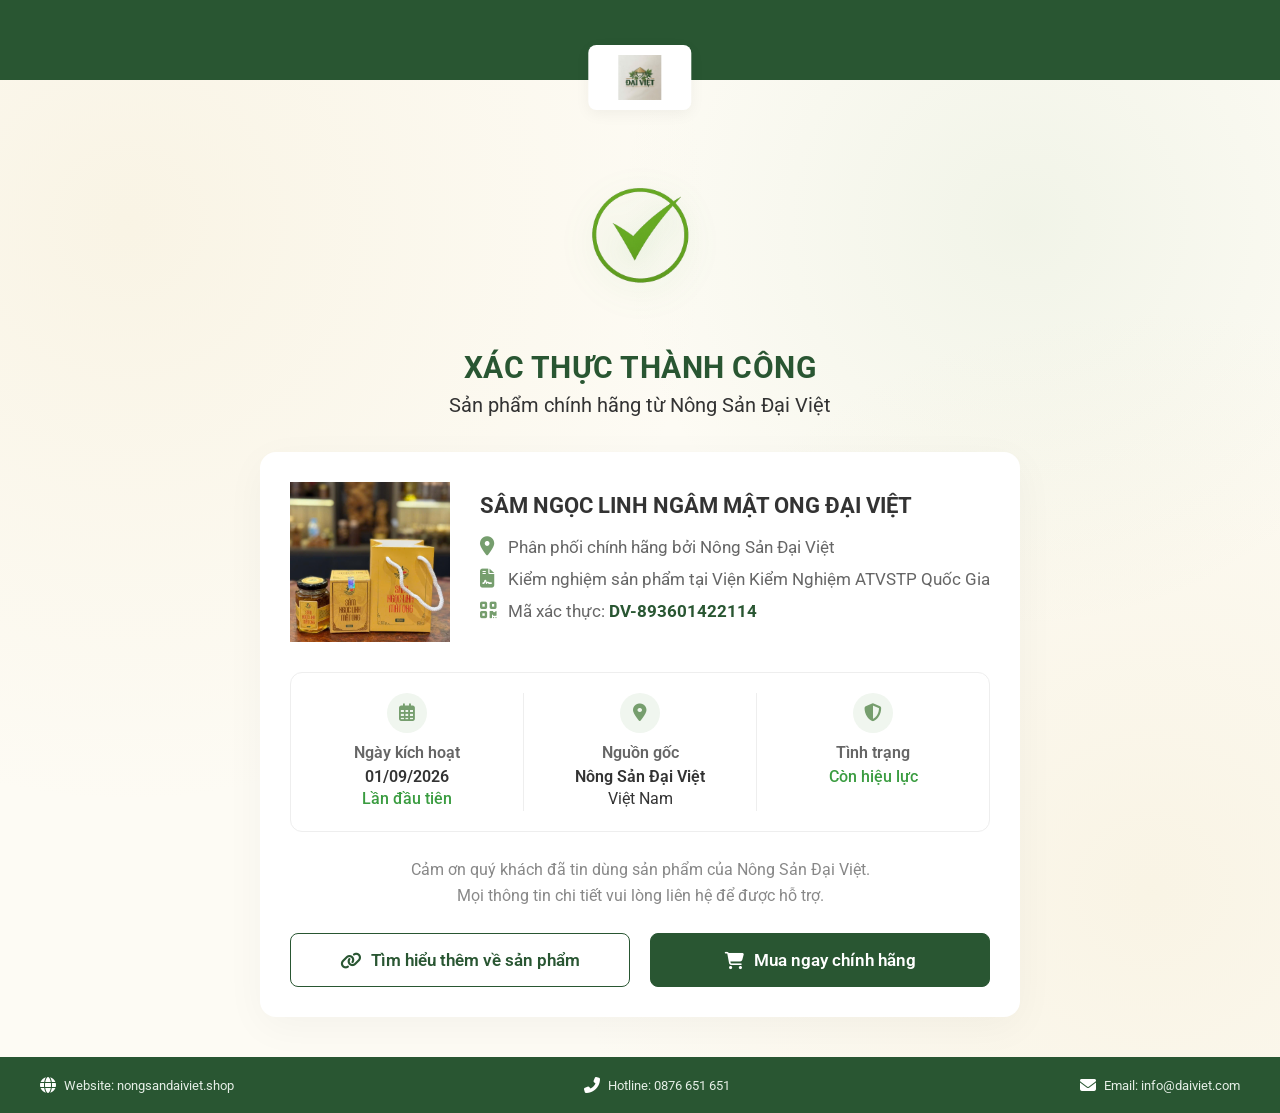
==== chinh-hang.html @ ae21e10b "feat: Cập nhật ảnh sản phẩm mới, thêm phiếu kiểm nghiệm NIFC, sửa trang chính hãng - Thay ảnh sản ph" ====
<!DOCTYPE html>
<html lang="vi">
<head>
    <meta charset="UTF-8">
    <meta name="viewport" content="width=device-width, initial-scale=1.0">
    <title>Xác Thực Thành Công - Nông Sản Đại Việt</title>
    <link href="https://fonts.googleapis.com/css2?family=Roboto:wght@400;500;600;700&display=swap" rel="stylesheet">
    <link rel="stylesheet" href="https://cdnjs.cloudflare.com/ajax/libs/font-awesome/6.5.1/css/all.min.css">
    <style>
        :root {
            --dark-green: #295632;
            --light-green: #3a9c40;
            --bg-cream: #FDFBF4;
            --text-dark: #333333;
            --text-gray: #666666;
            --text-light-gray: #888888;
            --icon-green: #769E6E;
            --icon-bg: #F0F6EF;
            --border-color: #EEEEEE;
        }

        * {
            margin: 0;
            padding: 0;
            box-sizing: border-box;
            font-family: 'Roboto', sans-serif;
        }

        body {
            background-color: var(--bg-cream);
            color: var(--text-dark);
            min-height: 100vh;
            display: flex;
            flex-direction: column;
            position: relative;
            /* Subtle radial gradients to mimic the golden dust/light in the background */
            background-image: 
                radial-gradient(circle at 10% 20%, rgba(226, 203, 142, 0.15) 0%, transparent 40%),
                radial-gradient(circle at 90% 80%, rgba(226, 203, 142, 0.15) 0%, transparent 40%),
                radial-gradient(circle at 80% 20%, rgba(138, 182, 126, 0.1) 0%, transparent 30%);
        }

        .header {
            background-color: var(--dark-green);
            height: 80px;
            position: relative;
            z-index: 10;
        }

        .logo-box {
            position: absolute;
            bottom: -30px;
            left: 50%;
            transform: translateX(-50%);
            background-color: #fff;
            padding: 10px 30px;
            border-radius: 8px;
            box-shadow: 0 4px 15px rgba(0,0,0,0.05);
            display: flex;
            align-items: center;
            justify-content: center;
        }

        .logo-box img {
            height: 45px;
            object-fit: contain;
        }

        .main-content {
            flex: 1;
            padding: 70px 20px 40px;
            display: flex;
            flex-direction: column;
            align-items: center;
            max-width: 800px;
            margin: 0 auto;
            width: 100%;
        }

        .success-icon {
            width: 80px;
            height: 80px;
            background-color: var(--light-green);
            border-radius: 50%;
            display: flex;
            align-items: center;
            justify-content: center;
            margin-bottom: 20px;
            box-shadow: 0 8px 25px rgba(58, 156, 64, 0.2);
        }

        .success-icon i {
            color: white;
            font-size: 40px;
        }

        .page-title {
            color: var(--dark-green);
            font-size: 30px;
            font-weight: 700;
            margin-bottom: 8px;
            text-transform: uppercase;
            letter-spacing: 0.5px;
        }

        .page-subtitle {
            color: var(--text-dark);
            font-size: 20px;
            margin-bottom: 35px;
            font-weight: 400;
        }

        .card {
            background-color: #ffffff;
            border-radius: 16px;
            box-shadow: 0 10px 40px rgba(0,0,0,0.04);
            width: 100%;
            padding: 30px;
        }

        /* Top section: Product Image & Info */
        .product-section {
            display: flex;
            gap: 30px;
            margin-bottom: 30px;
            align-items: center;
        }

        .product-image {
            width: 160px;
            height: 160px;
            object-fit: contain;
            flex-shrink: 0;
        }

        .product-details {
            flex: 1;
        }

        .product-name {
            font-size: 22px;
            font-weight: 700;
            color: var(--text-dark);
            margin-bottom: 15px;
            line-height: 1.4;
        }

        .feature-list {
            list-style: none;
        }

        .feature-item {
            display: flex;
            align-items: center;
            margin-bottom: 12px;
            font-size: 17px;
            color: var(--text-gray);
        }

        .feature-item i {
            color: var(--icon-green);
            width: 28px;
            font-size: 19px;
        }

        .code-highlight {
            color: var(--dark-green);
            font-weight: 700;
        }

        /* Middle section: Info Grid */
        .info-grid {
            border: 1px solid var(--border-color);
            border-radius: 12px;
            display: flex;
            padding: 20px 0;
            margin-bottom: 25px;
        }

        .info-col {
            flex: 1;
            display: flex;
            flex-direction: column;
            align-items: center;
            text-align: center;
            border-right: 1px solid var(--border-color);
            padding: 0 15px;
        }

        .info-col:last-child {
            border-right: none;
        }

        .icon-circle {
            width: 40px;
            height: 40px;
            background-color: var(--icon-bg);
            border-radius: 50%;
            display: flex;
            align-items: center;
            justify-content: center;
            margin-bottom: 10px;
        }

        .icon-circle i {
            color: var(--icon-green);
            font-size: 18px;
        }

        .info-label {
            font-size: 16px;
            color: var(--text-gray);
            font-weight: 600;
            margin-bottom: 5px;
        }

        .info-value {
            font-size: 16px;
            color: var(--text-dark);
            margin-bottom: 3px;
        }

        .info-value.bold {
            font-weight: 600;
        }

        .info-status {
            font-size: 16px;
            color: var(--light-green);
            font-weight: 500;
        }

        /* Bottom section: Note & Buttons */
        .thank-you-note {
            text-align: center;
            font-size: 16px;
            color: var(--text-light-gray);
            line-height: 1.6;
            margin-bottom: 25px;
        }

        .action-buttons {
            display: flex;
            gap: 20px;
        }

        .btn {
            flex: 1;
            padding: 16px;
            border-radius: 8px;
            font-size: 17px;
            font-weight: 600;
            text-decoration: none;
            display: flex;
            align-items: center;
            justify-content: center;
            gap: 10px;
            transition: all 0.3s;
            cursor: pointer;
        }

        .btn-outline {
            background-color: transparent;
            border: 1px solid var(--dark-green);
            color: var(--dark-green);
        }

        .btn-outline:hover {
            background-color: rgba(41, 86, 50, 0.05);
        }

        .btn-solid {
            background-color: var(--dark-green);
            border: 1px solid var(--dark-green);
            color: white;
        }

        .btn-solid:hover {
            background-color: #204527;
        }

        /* Footer */
        .footer {
            background-color: var(--dark-green);
            color: #d1ddd3;
            padding: 20px 40px;
            display: flex;
            justify-content: space-between;
            align-items: center;
            font-size: 13px;
        }

        .footer-item {
            display: flex;
            align-items: center;
            gap: 8px;
        }

        .footer-item i {
            font-size: 16px;
            color: white;
        }
        
        .footer-item span {
            color: #e5eee6;
        }

        .success-img {
            width: 180px;
            height: 180px;
            object-fit: contain;
            filter: drop-shadow(0 8px 15px rgba(58, 156, 64, 0.2));
        }

        /* Responsive Design */
        @media (max-width: 768px) {
            .header {
                height: 55px;
            }
            .logo-box {
                bottom: -20px;
                padding: 6px 15px;
            }
            .logo-box img {
                height: 35px;
            }
            .main-content {
                padding: 50px 15px 20px;
                display: flex;
                flex-direction: column;
                align-items: center;
                margin: 0 auto;
            }
            .success-icon {
                margin-bottom: 12px;
            }
            .success-img {
                width: 170px;
                height: 170px;
            }
            .page-title {
                font-size: 22px;
                margin-bottom: 4px;
            }
            .page-subtitle {
                font-size: 16px;
                margin-bottom: 20px;
            }
            .card {
                padding: 12px 10px;
                box-shadow: 0 4px 15px rgba(0,0,0,0.05);
            }
            .product-section {
                flex-direction: row;
                align-items: flex-start;
                gap: 12px;
                margin-bottom: 12px;
            }
            .product-image {
                width: 75px;
                height: 75px;
            }
            .product-name {
                font-size: 16px;
                margin-bottom: 6px;
            }
            .feature-item {
                font-size: 13px;
                margin-bottom: 6px;
            }
            .feature-item i {
                width: 20px;
                font-size: 13px;
            }
            .info-grid {
                flex-direction: row;
                gap: 0;
                padding: 10px 0;
                margin-bottom: 12px;
            }
            .info-col {
                border-right: 1px solid var(--border-color);
                border-bottom: none;
                padding: 0 5px;
            }
            .info-col:last-child {
                border-right: none;
                padding-bottom: 0;
            }
            .icon-circle {
                width: 28px;
                height: 28px;
                margin-bottom: 6px;
            }
            .icon-circle i {
                font-size: 12px;
            }
            .info-label {
                font-size: 12px;
            }
            .info-value, .info-status {
                font-size: 13px;
            }
            .thank-you-note {
                font-size: 13px;
                margin-bottom: 12px;
                line-height: 1.4;
            }
            .action-buttons {
                flex-direction: column;
                gap: 10px;
            }
            .btn {
                padding: 14px 12px;
                font-size: 15px;
                border-radius: 8px;
                gap: 8px;
            }
            .footer {
                flex-direction: row;
                gap: 5px;
                padding: 12px 10px;
                font-size: 9px;
                justify-content: space-between;
            }
            .footer-item {
                flex-direction: column;
                gap: 4px;
                text-align: center;
            }
            .footer-item i {
                font-size: 14px;
            }
        }
    </style>
</head>
<body>
    <header class="header">
        <div class="logo-box">
            <img src="assets/images/logoqr.jpg" alt="Nông Sản Đại Việt" onerror="this.src='assets/images/Logo ung dung (transparent).png'">
        </div>
    </header>

    <main class="main-content">
        <div class="success-icon" style="background-color: transparent; box-shadow: none; width: auto; height: auto;">
            <img src="assets/images/check.png" alt="Thành công" class="success-img">
        </div>
        <h1 class="page-title">Xác thực thành công</h1>
        <p class="page-subtitle">Sản phẩm chính hãng từ Nông Sản Đại Việt</p>

        <div class="card">
            <!-- Product Info -->
            <div class="product-section">
                <img src="assets/images/resource/about-1.png" alt="Sâm Ngọc Linh Mật Ong" class="product-image" onerror="this.src='assets/images/logoqr.jpg'">
                <div class="product-details">
                    <h2 class="product-name">SÂM NGỌC LINH NGÂM MẬT ONG ĐẠI VIỆT</h2>
                    <ul class="feature-list">
                        <li class="feature-item">
                            <i class="fas fa-map-marker-alt"></i> Phân phối chính hãng bởi Nông Sản Đại Việt
                        </li>
                        <li class="feature-item">
                            <i class="fas fa-file-contract"></i> Kiểm nghiệm sản phẩm tại Viện Kiểm Nghiệm ATVSTP Quốc Gia
                        </li>
                        <li class="feature-item">
                            <i class="fas fa-qrcode"></i> Mã xác thực: <span class="code-highlight">&nbsp;DV-893601422114</span>
                        </li>
                    </ul>
                </div>
            </div>

            <!-- Validation Info Grid -->
            <div class="info-grid">
                <div class="info-col">
                    <div class="icon-circle">
                        <i class="far fa-calendar-alt"></i>
                    </div>
                    <div class="info-label">Ngày kích hoạt</div>
                    <div class="info-value bold">01/09/2026</div>
                    <div class="info-status">Lần đầu tiên</div>
                </div>
                <div class="info-col">
                    <div class="icon-circle">
                        <i class="fas fa-map-marker-alt"></i>
                    </div>
                    <div class="info-label">Nguồn gốc</div>
                    <div class="info-value bold">Nông Sản Đại Việt</div>
                    <div class="info-value">Việt Nam</div>
                </div>
                <div class="info-col">
                    <div class="icon-circle">
                        <i class="fas fa-shield-alt"></i>
                    </div>
                    <div class="info-label">Tình trạng</div>
                    <div class="info-status">Còn hiệu lực</div>
                </div>
            </div>

            <!-- Footer Note -->
            <p class="thank-you-note">
                Cảm ơn quý khách đã tin dùng sản phẩm của Nông Sản Đại Việt.<br>
                Mọi thông tin chi tiết vui lòng liên hệ để được hỗ trợ.
            </p>

            <!-- Action Buttons -->
            <div class="action-buttons">
                <a href="index.html#product" class="btn btn-outline">
                    <i class="fas fa-link"></i> Tìm hiểu thêm về sản phẩm
                </a>
                <a href="index.html#order" class="btn btn-solid">
                    <i class="fas fa-shopping-cart"></i> Mua ngay chính hãng
                </a>
            </div>
        </div>
    </main>

    <footer class="footer">
        <div class="footer-item">
            <i class="fas fa-globe"></i>
            <span>Website: nongsandaiviet.shop</span>
        </div>
        <div class="footer-item">
            <i class="fas fa-phone-alt"></i>
            <span>Hotline: 0876 651 651</span>
        </div>
        <div class="footer-item">
            <i class="fas fa-envelope"></i>
            <span>Email: info@daiviet.com</span>
        </div>
    </footer>
</body>
</html>
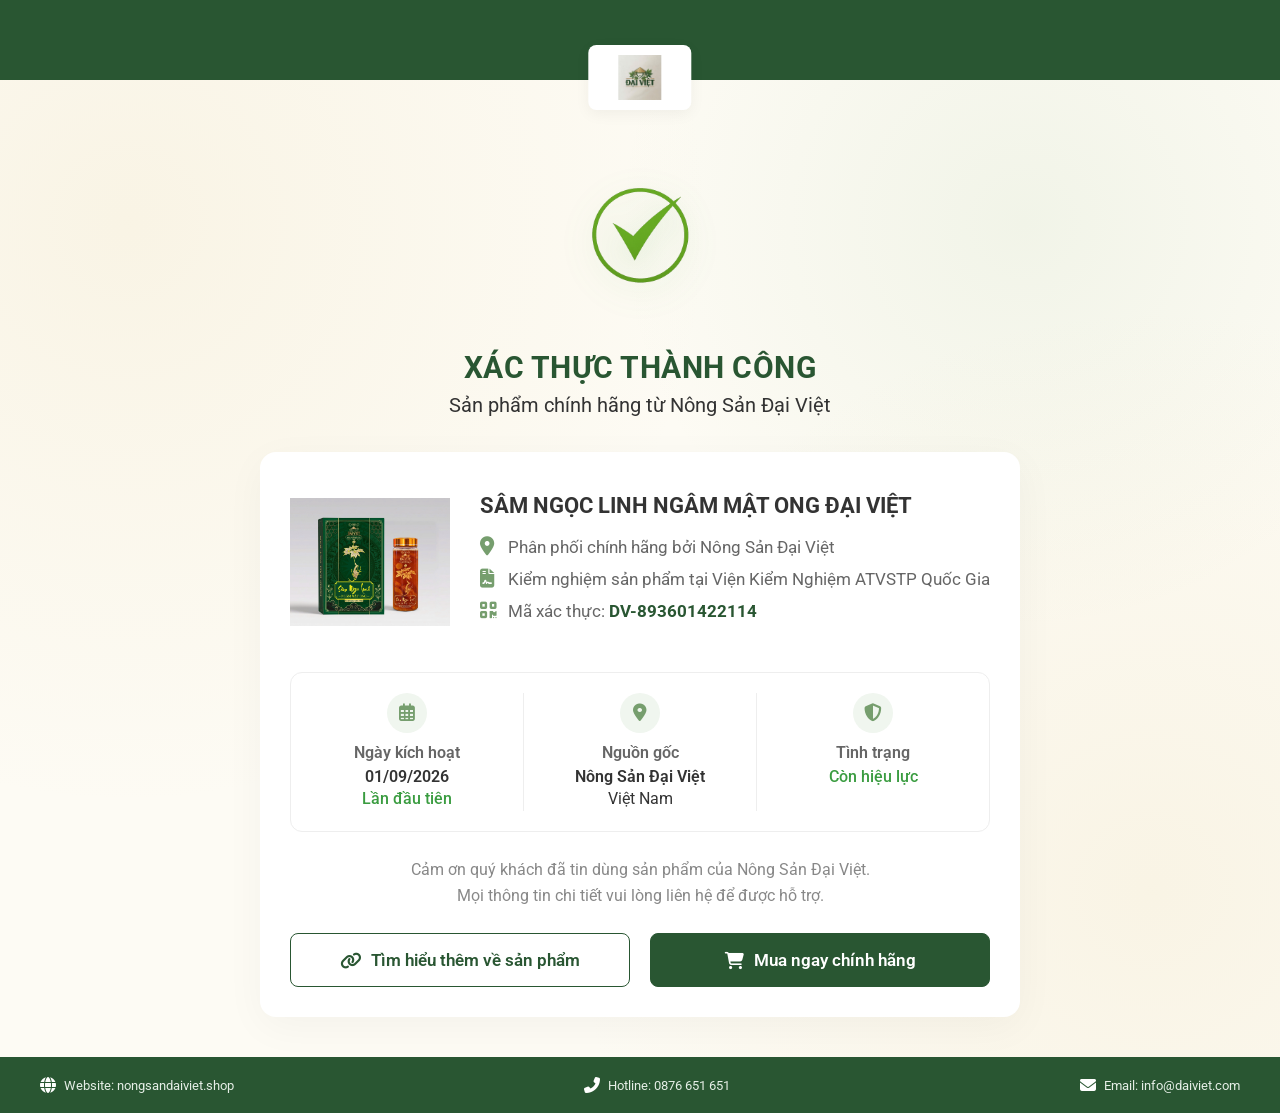
==== commit 75da32f2: "Hoàn tác ảnh sản phẩm index.html về gốc, thay ảnh chinh-hang.html thành sam-ngoc-linh.jpg" ====
--- a/chinh-hang.html
+++ b/chinh-hang.html
@@ -451,7 +451,7 @@
         <div class="card">
             <!-- Product Info -->
             <div class="product-section">
-                <img src="assets/images/resource/about-1.png" alt="Sâm Ngọc Linh Mật Ong" class="product-image" onerror="this.src='assets/images/logoqr.jpg'">
+                <img src="assets/images/products/sam-ngoc-linh.jpg" alt="Sâm Ngọc Linh Mật Ong" class="product-image" onerror="this.src='assets/images/logoqr.jpg'">
                 <div class="product-details">
                     <h2 class="product-name">SÂM NGỌC LINH NGÂM MẬT ONG ĐẠI VIỆT</h2>
                     <ul class="feature-list">
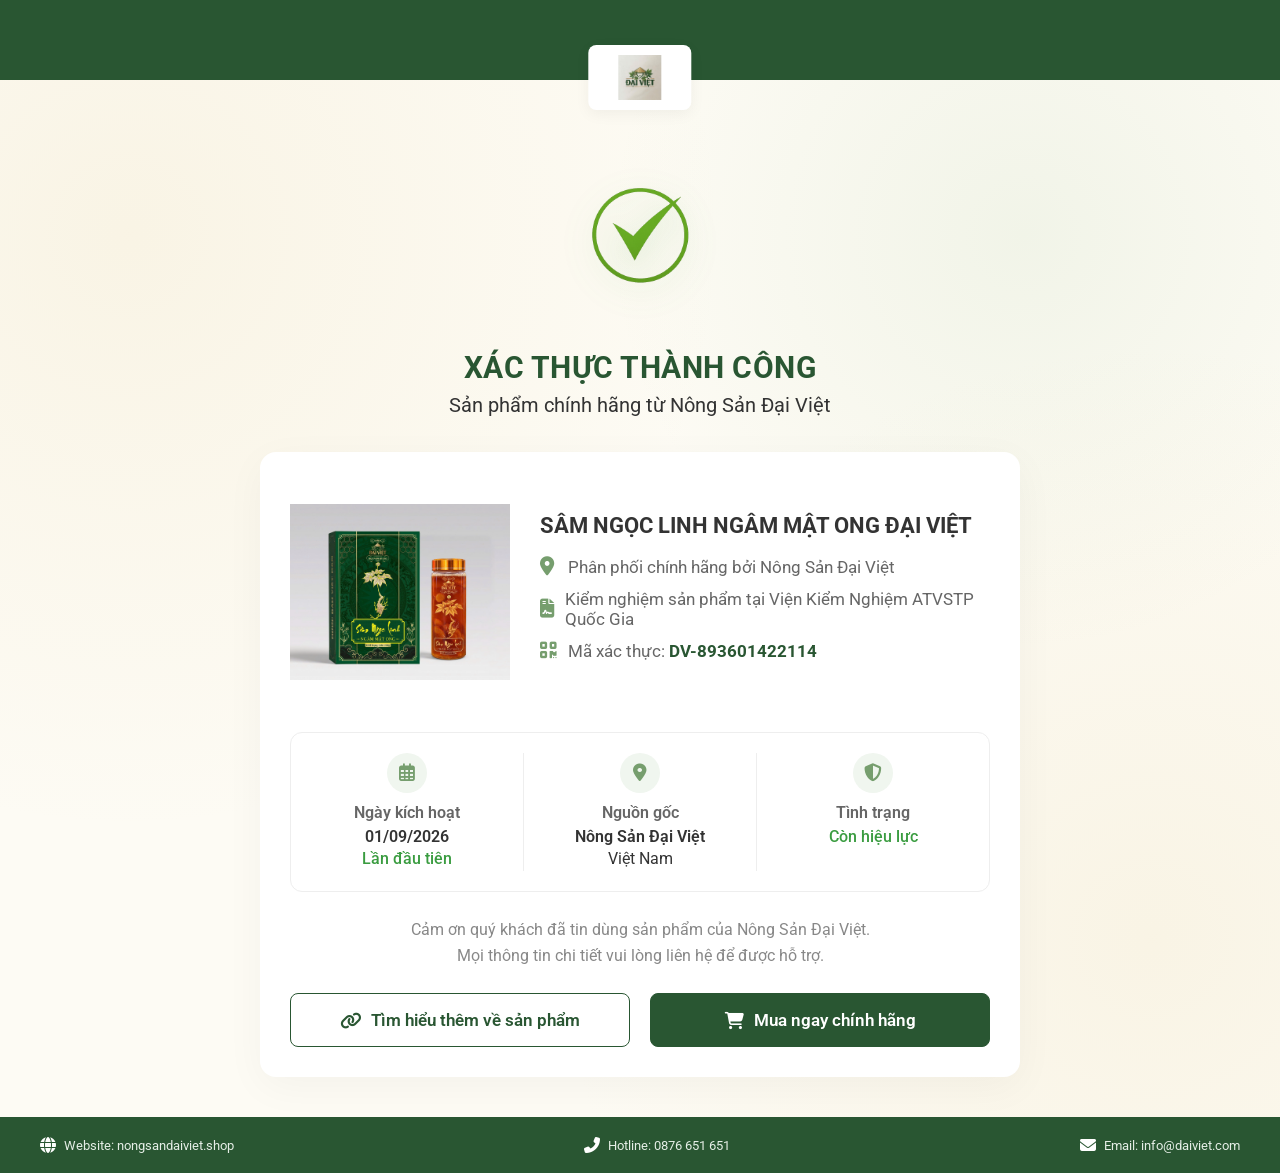
==== commit b55d965c: "Tăng kích thước ảnh sản phẩm trang chính hãng" ====
--- a/chinh-hang.html
+++ b/chinh-hang.html
@@ -127,8 +127,8 @@
         }
 
         .product-image {
-            width: 160px;
-            height: 160px;
+            width: 220px;
+            height: 220px;
             object-fit: contain;
             flex-shrink: 0;
         }
@@ -357,8 +357,8 @@
                 margin-bottom: 12px;
             }
             .product-image {
-                width: 75px;
-                height: 75px;
+                width: 120px;
+                height: 120px;
             }
             .product-name {
                 font-size: 16px;
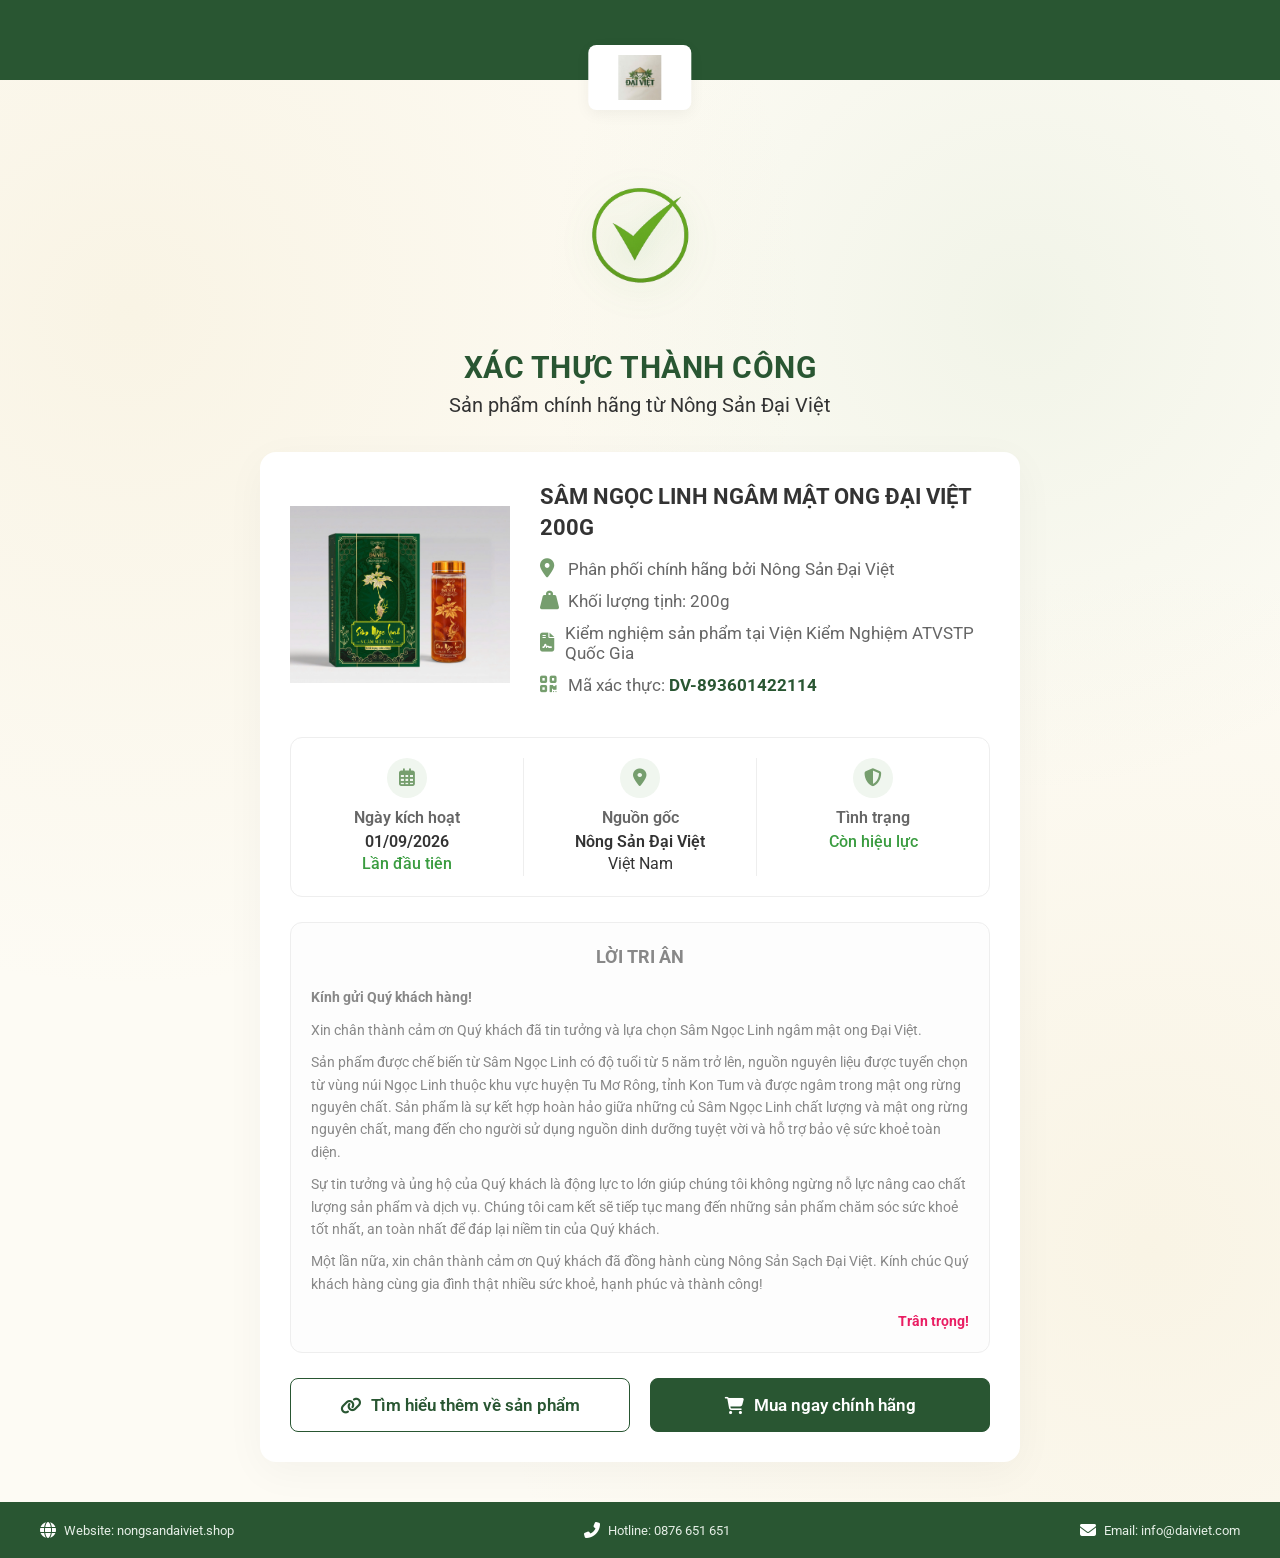
==== commit 418c6fae: "Cập nhật giá sâm lên 1.100.000đ, thêm Lời tri ân vào web và trang chính hãng, cập nhật khối lượng 20" ====
--- a/chinh-hang.html
+++ b/chinh-hang.html
@@ -453,10 +453,13 @@
             <div class="product-section">
                 <img src="assets/images/products/sam-ngoc-linh.jpg" alt="Sâm Ngọc Linh Mật Ong" class="product-image" onerror="this.src='assets/images/logoqr.jpg'">
                 <div class="product-details">
-                    <h2 class="product-name">SÂM NGỌC LINH NGÂM MẬT ONG ĐẠI VIỆT</h2>
+                    <h2 class="product-name">SÂM NGỌC LINH NGÂM MẬT ONG ĐẠI VIỆT 200G</h2>
                     <ul class="feature-list">
                         <li class="feature-item">
                             <i class="fas fa-map-marker-alt"></i> Phân phối chính hãng bởi Nông Sản Đại Việt
+                        </li>
+                        <li class="feature-item">
+                            <i class="fas fa-weight-hanging"></i> Khối lượng tịnh: 200g
                         </li>
                         <li class="feature-item">
                             <i class="fas fa-file-contract"></i> Kiểm nghiệm sản phẩm tại Viện Kiểm Nghiệm ATVSTP Quốc Gia
@@ -496,10 +499,15 @@
             </div>
 
             <!-- Footer Note -->
-            <p class="thank-you-note">
-                Cảm ơn quý khách đã tin dùng sản phẩm của Nông Sản Đại Việt.<br>
-                Mọi thông tin chi tiết vui lòng liên hệ để được hỗ trợ.
-            </p>
+            <div class="thank-you-note" style="text-align: left; background: #fdfdfd; padding: 20px; border-radius: 12px; border: 1px solid #eee; margin-top: 20px; font-size: 14px; line-height: 1.6;">
+                <h4 style="text-align: center; color: var(--primary-color); margin-bottom: 15px; font-size: 18px;">LỜI TRI ÂN</h4>
+                <p style="margin-bottom: 10px;"><strong>Kính gửi Quý khách hàng!</strong></p>
+                <p style="margin-bottom: 10px;">Xin chân thành cảm ơn Quý khách đã tin tưởng và lựa chọn Sâm Ngọc Linh ngâm mật ong Đại Việt.</p>
+                <p style="margin-bottom: 10px;">Sản phẩm được chế biến từ Sâm Ngọc Linh có độ tuổi từ 5 năm trở lên, nguồn nguyên liệu được tuyển chọn từ vùng núi Ngọc Linh thuộc khu vực huyện Tu Mơ Rông, tỉnh Kon Tum và được ngâm trong mật ong rừng nguyên chất. Sản phẩm là sự kết hợp hoàn hảo giữa những củ Sâm Ngọc Linh chất lượng và mật ong rừng nguyên chất, mang đến cho người sử dụng nguồn dinh dưỡng tuyệt vời và hỗ trợ bảo vệ sức khoẻ toàn diện.</p>
+                <p style="margin-bottom: 10px;">Sự tin tưởng và ủng hộ của Quý khách là động lực to lớn giúp chúng tôi không ngừng nỗ lực nâng cao chất lượng sản phẩm và dịch vụ. Chúng tôi cam kết sẽ tiếp tục mang đến những sản phẩm chăm sóc sức khoẻ tốt nhất, an toàn nhất để đáp lại niềm tin của Quý khách.</p>
+                <p style="margin-bottom: 15px;">Một lần nữa, xin chân thành cảm ơn Quý khách đã đồng hành cùng Nông Sản Sạch Đại Việt. Kính chúc Quý khách hàng cùng gia đình thật nhiều sức khoẻ, hạnh phúc và thành công!</p>
+                <p style="text-align: right; font-weight: bold; color: #e91e63;">Trân trọng!</p>
+            </div>
 
             <!-- Action Buttons -->
             <div class="action-buttons">
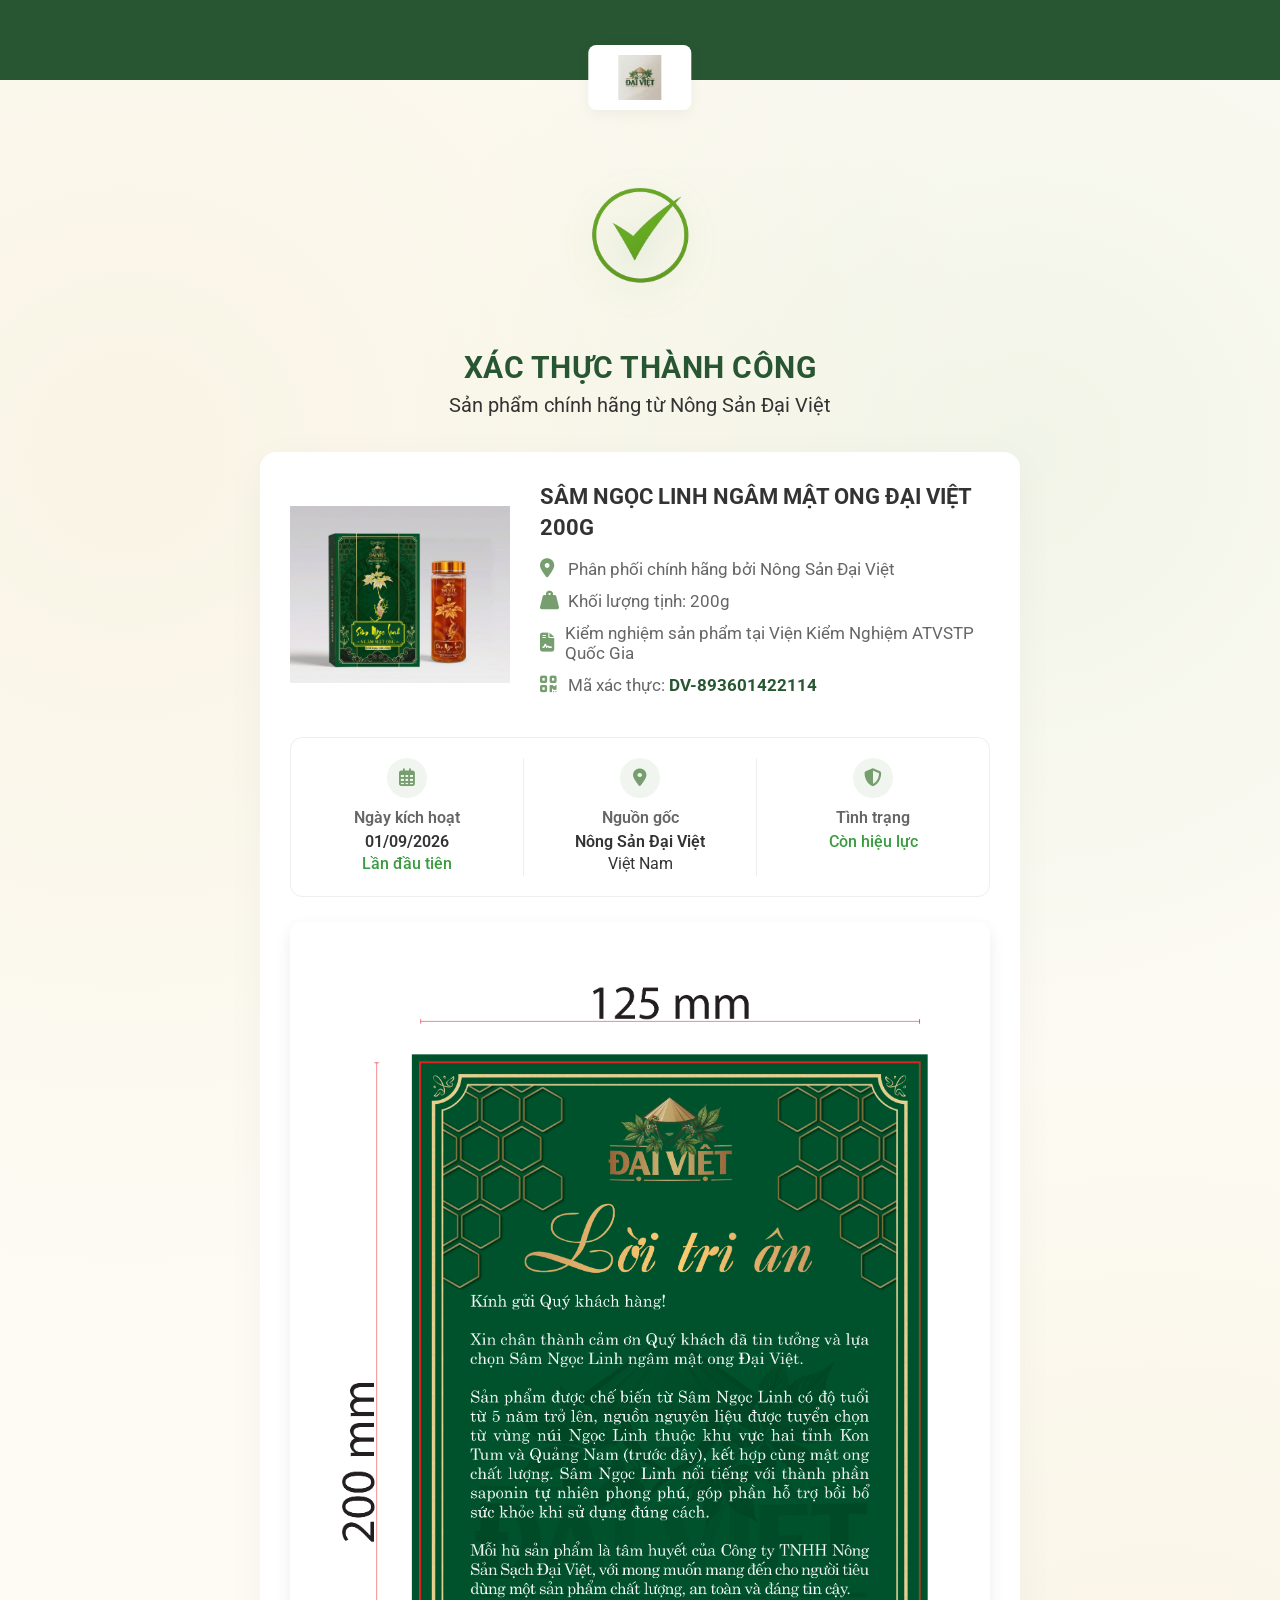
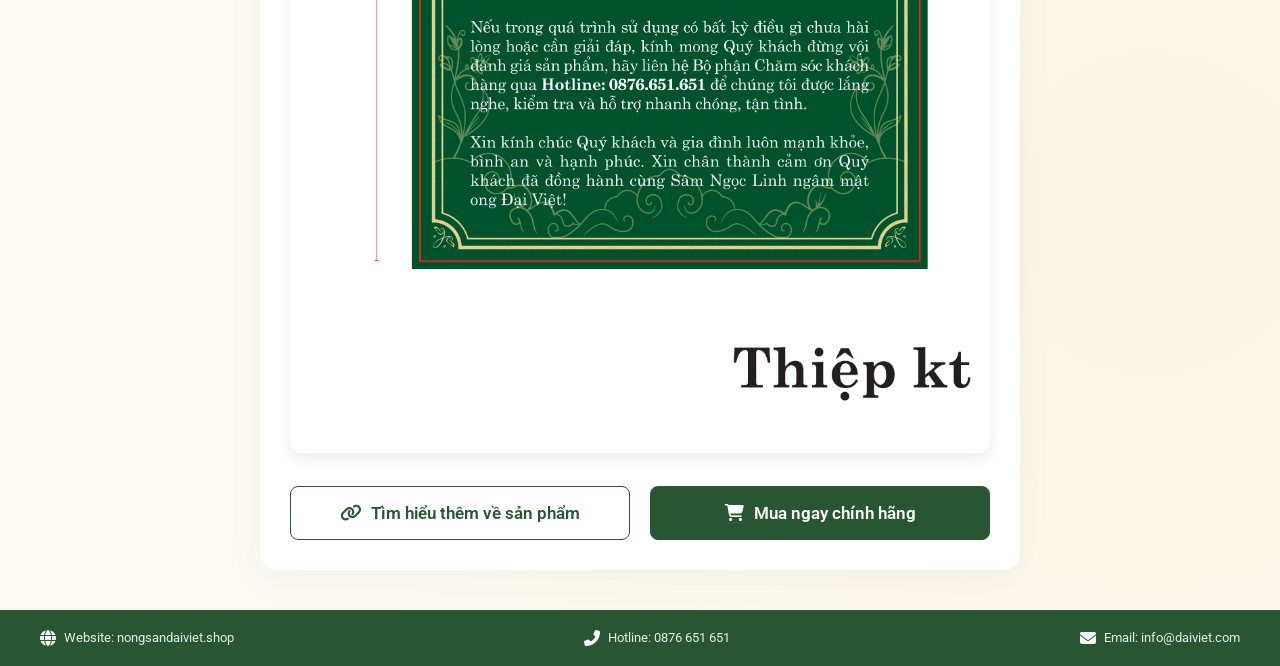
==== commit e05eb3ff: "Đổi nội dung text Lời tri ân thành ảnh cắt trực tiếp từ file PDF thiệp" ====
--- a/chinh-hang.html
+++ b/chinh-hang.html
@@ -499,14 +499,8 @@
             </div>
 
             <!-- Footer Note -->
-            <div class="thank-you-note" style="text-align: left; background: #fdfdfd; padding: 20px; border-radius: 12px; border: 1px solid #eee; margin-top: 20px; font-size: 14px; line-height: 1.6;">
-                <h4 style="text-align: center; color: var(--primary-color); margin-bottom: 15px; font-size: 18px;">LỜI TRI ÂN</h4>
-                <p style="margin-bottom: 10px;"><strong>Kính gửi Quý khách hàng!</strong></p>
-                <p style="margin-bottom: 10px;">Xin chân thành cảm ơn Quý khách đã tin tưởng và lựa chọn Sâm Ngọc Linh ngâm mật ong Đại Việt.</p>
-                <p style="margin-bottom: 10px;">Sản phẩm được chế biến từ Sâm Ngọc Linh có độ tuổi từ 5 năm trở lên, nguồn nguyên liệu được tuyển chọn từ vùng núi Ngọc Linh thuộc khu vực huyện Tu Mơ Rông, tỉnh Kon Tum và được ngâm trong mật ong rừng nguyên chất. Sản phẩm là sự kết hợp hoàn hảo giữa những củ Sâm Ngọc Linh chất lượng và mật ong rừng nguyên chất, mang đến cho người sử dụng nguồn dinh dưỡng tuyệt vời và hỗ trợ bảo vệ sức khoẻ toàn diện.</p>
-                <p style="margin-bottom: 10px;">Sự tin tưởng và ủng hộ của Quý khách là động lực to lớn giúp chúng tôi không ngừng nỗ lực nâng cao chất lượng sản phẩm và dịch vụ. Chúng tôi cam kết sẽ tiếp tục mang đến những sản phẩm chăm sóc sức khoẻ tốt nhất, an toàn nhất để đáp lại niềm tin của Quý khách.</p>
-                <p style="margin-bottom: 15px;">Một lần nữa, xin chân thành cảm ơn Quý khách đã đồng hành cùng Nông Sản Sạch Đại Việt. Kính chúc Quý khách hàng cùng gia đình thật nhiều sức khoẻ, hạnh phúc và thành công!</p>
-                <p style="text-align: right; font-weight: bold; color: #e91e63;">Trân trọng!</p>
+            <div class="thank-you-note" style="text-align: center; margin-top: 20px;">
+                <img src="assets/images/loi-tri-an.png" alt="Lời Tri Ân" style="max-width: 100%; height: auto; border-radius: 12px; box-shadow: 0 5px 15px rgba(0,0,0,0.08);">
             </div>
 
             <!-- Action Buttons -->
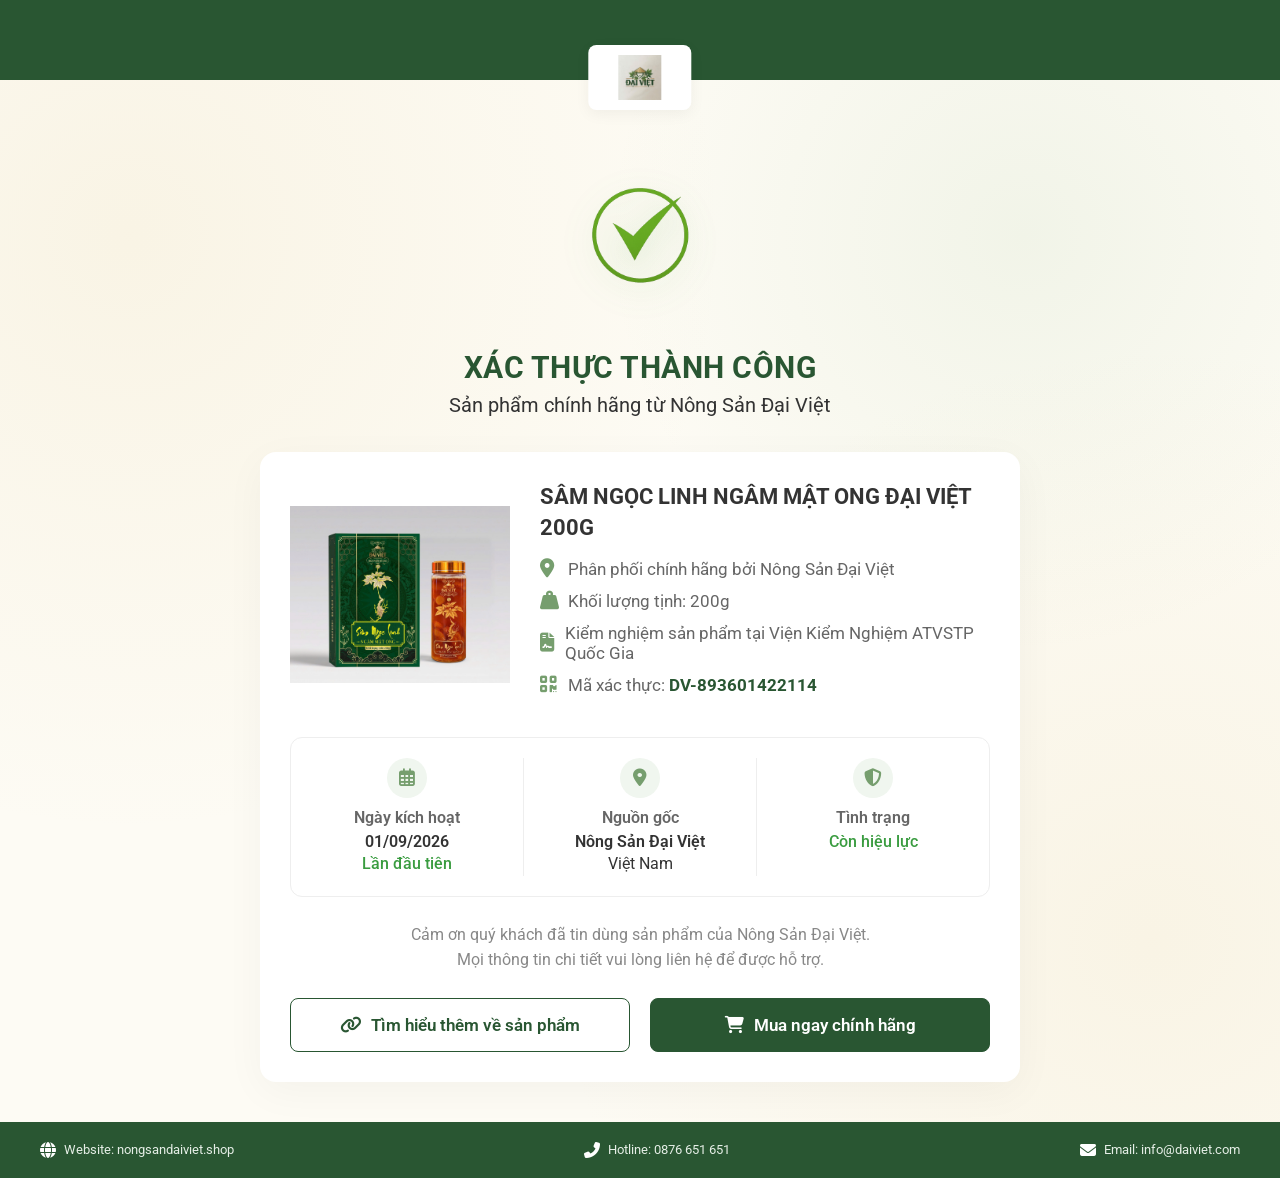
==== commit e01a486c: "Bỏ title Lời tri ân trùng lặp trong trang chủ và bỏ ảnh Lời tri ân ở trang chính hãng" ====
--- a/chinh-hang.html
+++ b/chinh-hang.html
@@ -499,9 +499,10 @@
             </div>
 
             <!-- Footer Note -->
-            <div class="thank-you-note" style="text-align: center; margin-top: 20px;">
-                <img src="assets/images/loi-tri-an.png" alt="Lời Tri Ân" style="max-width: 100%; height: auto; border-radius: 12px; box-shadow: 0 5px 15px rgba(0,0,0,0.08);">
-            </div>
+            <p class="thank-you-note">
+                Cảm ơn quý khách đã tin dùng sản phẩm của Nông Sản Đại Việt.<br>
+                Mọi thông tin chi tiết vui lòng liên hệ để được hỗ trợ.
+            </p>
 
             <!-- Action Buttons -->
             <div class="action-buttons">
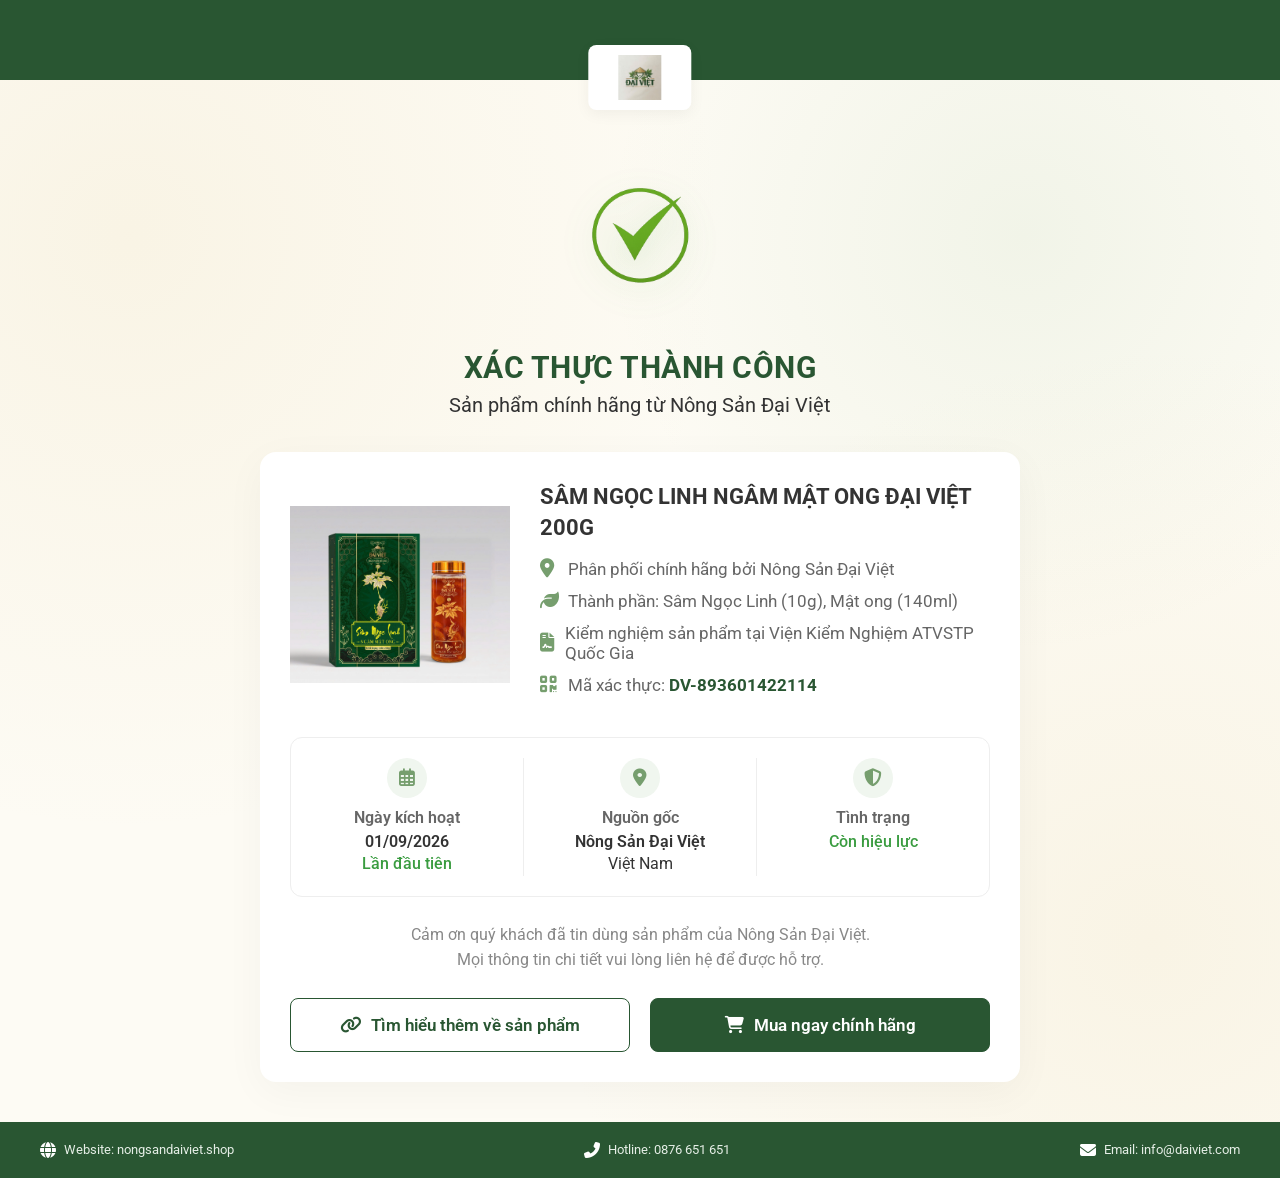
==== commit 0f4cabc9: "Cập nhật chi tiết thông tin sản phẩm (thành phần, đối tượng, hdsd, bảo quản) theo tem nhãn" ====
--- a/chinh-hang.html
+++ b/chinh-hang.html
@@ -459,7 +459,7 @@
                             <i class="fas fa-map-marker-alt"></i> Phân phối chính hãng bởi Nông Sản Đại Việt
                         </li>
                         <li class="feature-item">
-                            <i class="fas fa-weight-hanging"></i> Khối lượng tịnh: 200g
+                            <i class="fas fa-leaf"></i> Thành phần: Sâm Ngọc Linh (10g), Mật ong (140ml)
                         </li>
                         <li class="feature-item">
                             <i class="fas fa-file-contract"></i> Kiểm nghiệm sản phẩm tại Viện Kiểm Nghiệm ATVSTP Quốc Gia
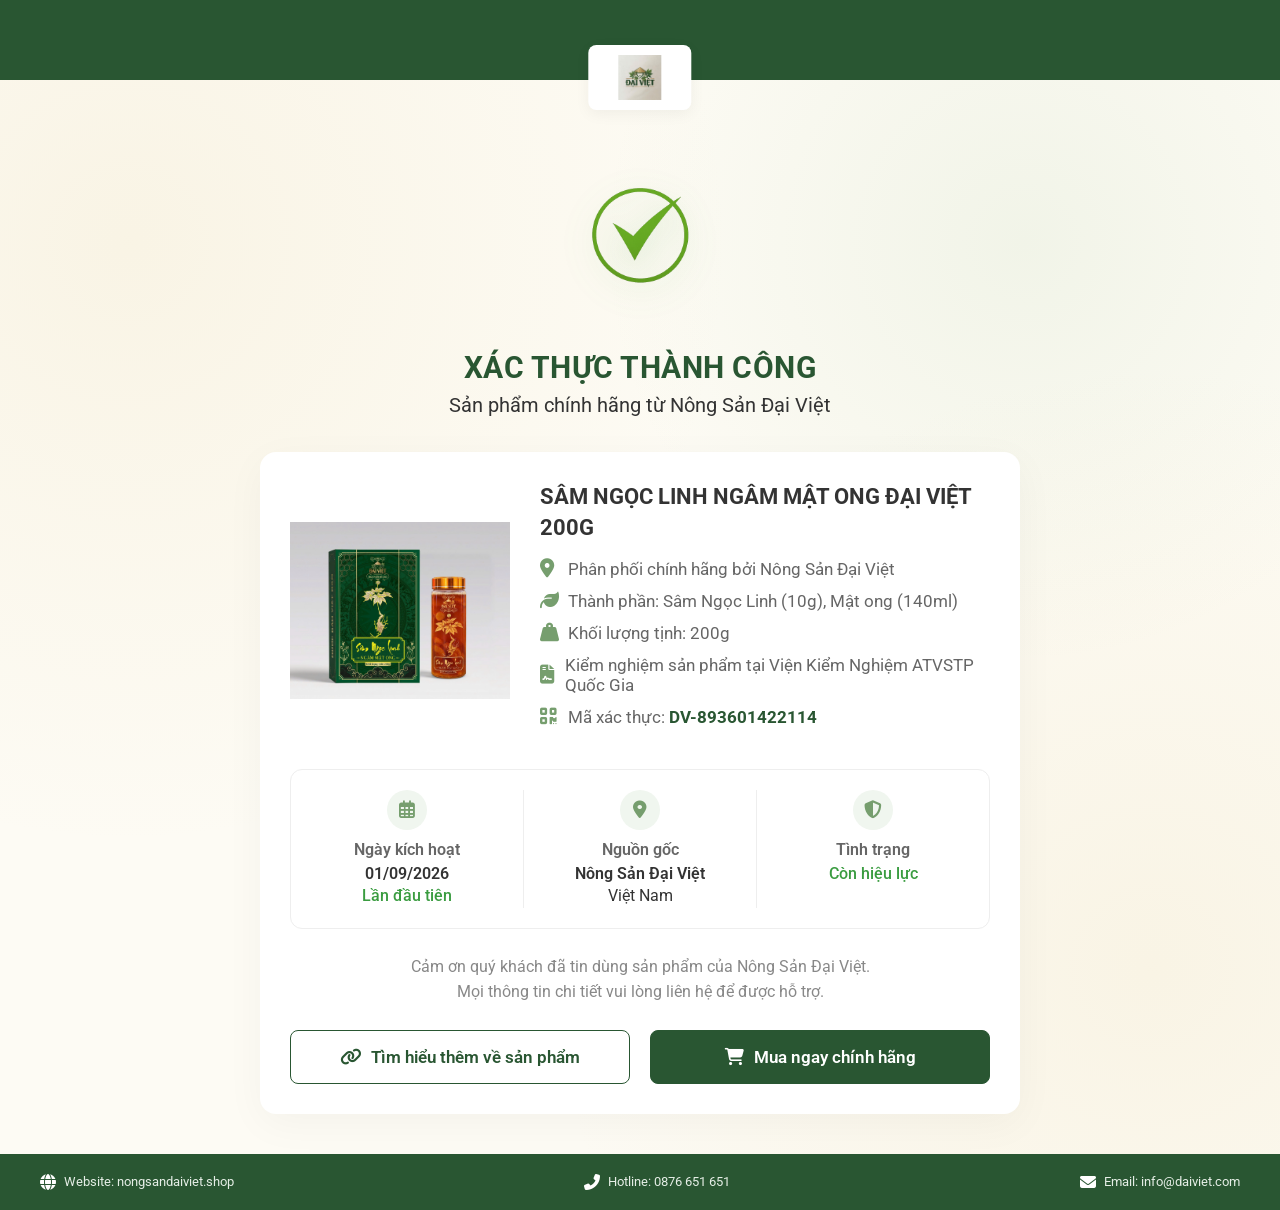
==== commit efd05477: "Thêm lại thông tin Khối lượng tịnh 200g" ====
--- a/chinh-hang.html
+++ b/chinh-hang.html
@@ -460,6 +460,9 @@
                         </li>
                         <li class="feature-item">
                             <i class="fas fa-leaf"></i> Thành phần: Sâm Ngọc Linh (10g), Mật ong (140ml)
+                        </li>
+                        <li class="feature-item">
+                            <i class="fas fa-weight-hanging"></i> Khối lượng tịnh: 200g
                         </li>
                         <li class="feature-item">
                             <i class="fas fa-file-contract"></i> Kiểm nghiệm sản phẩm tại Viện Kiểm Nghiệm ATVSTP Quốc Gia
